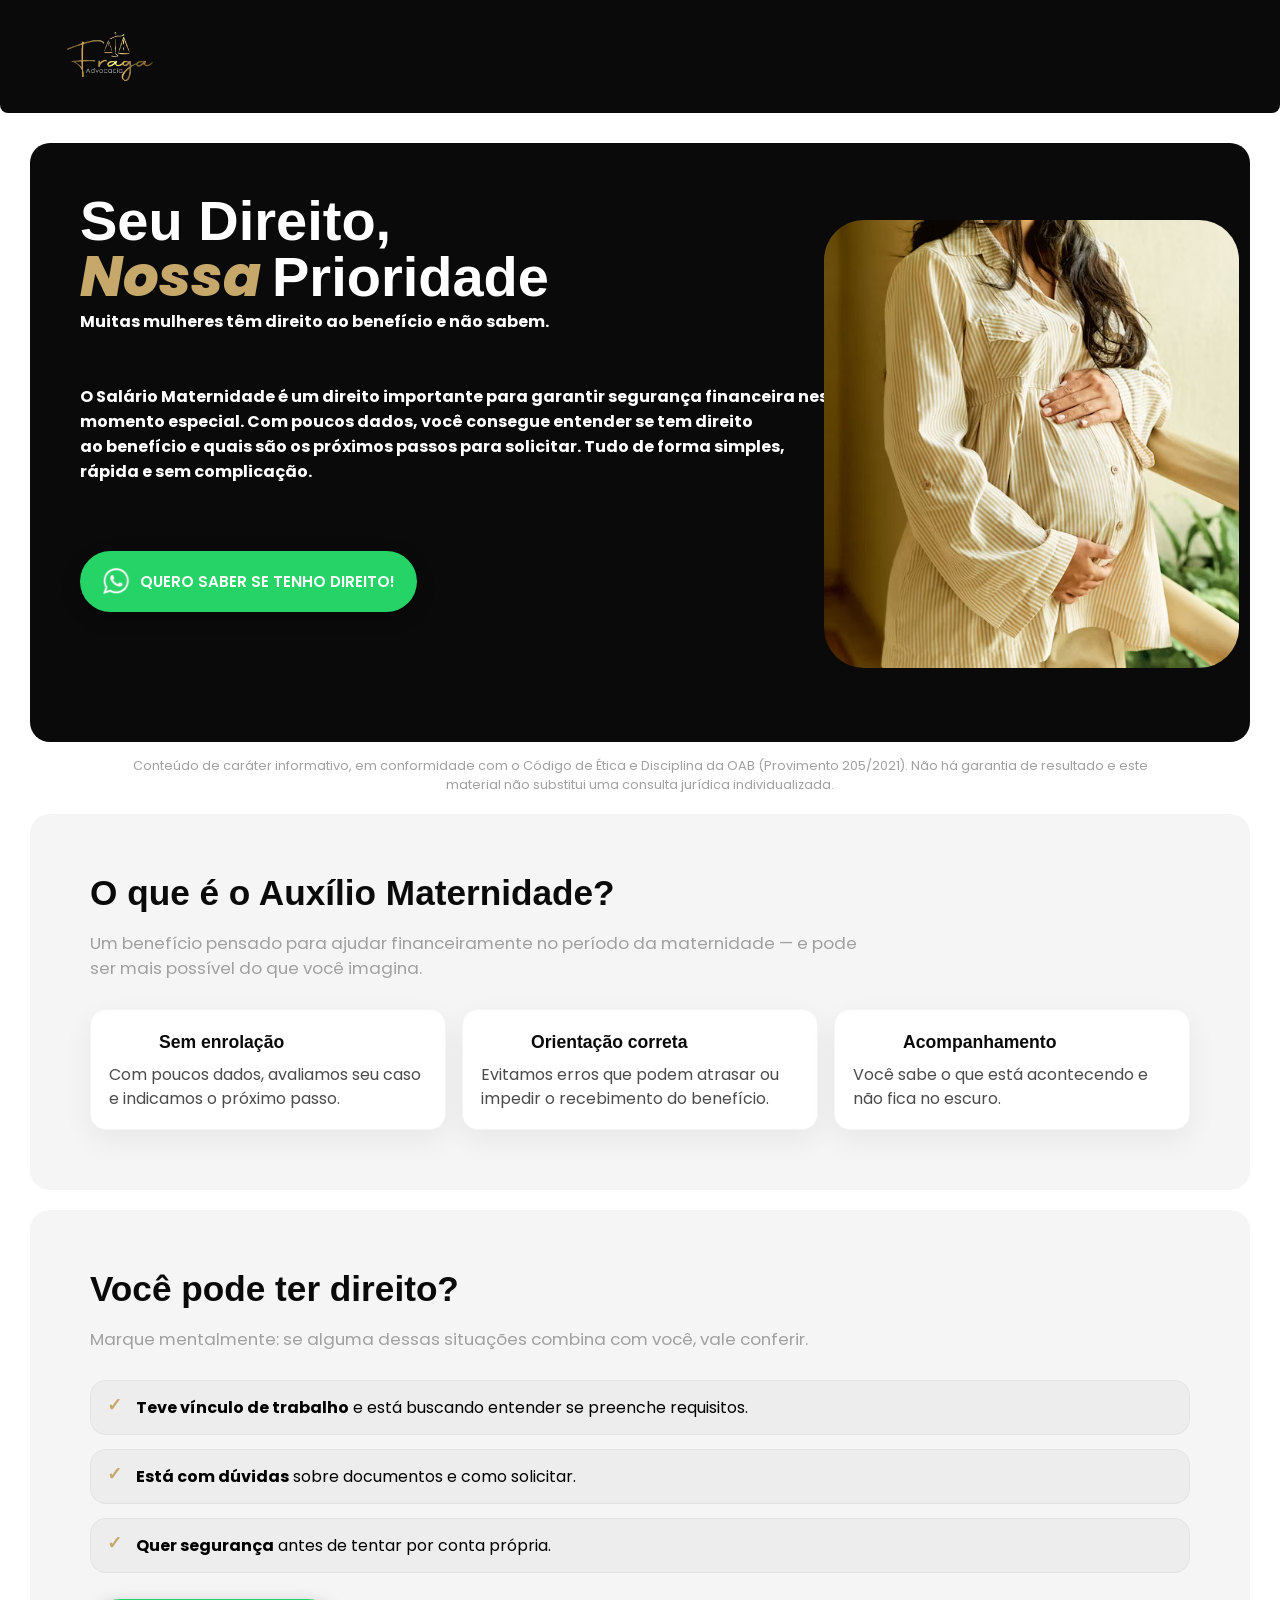
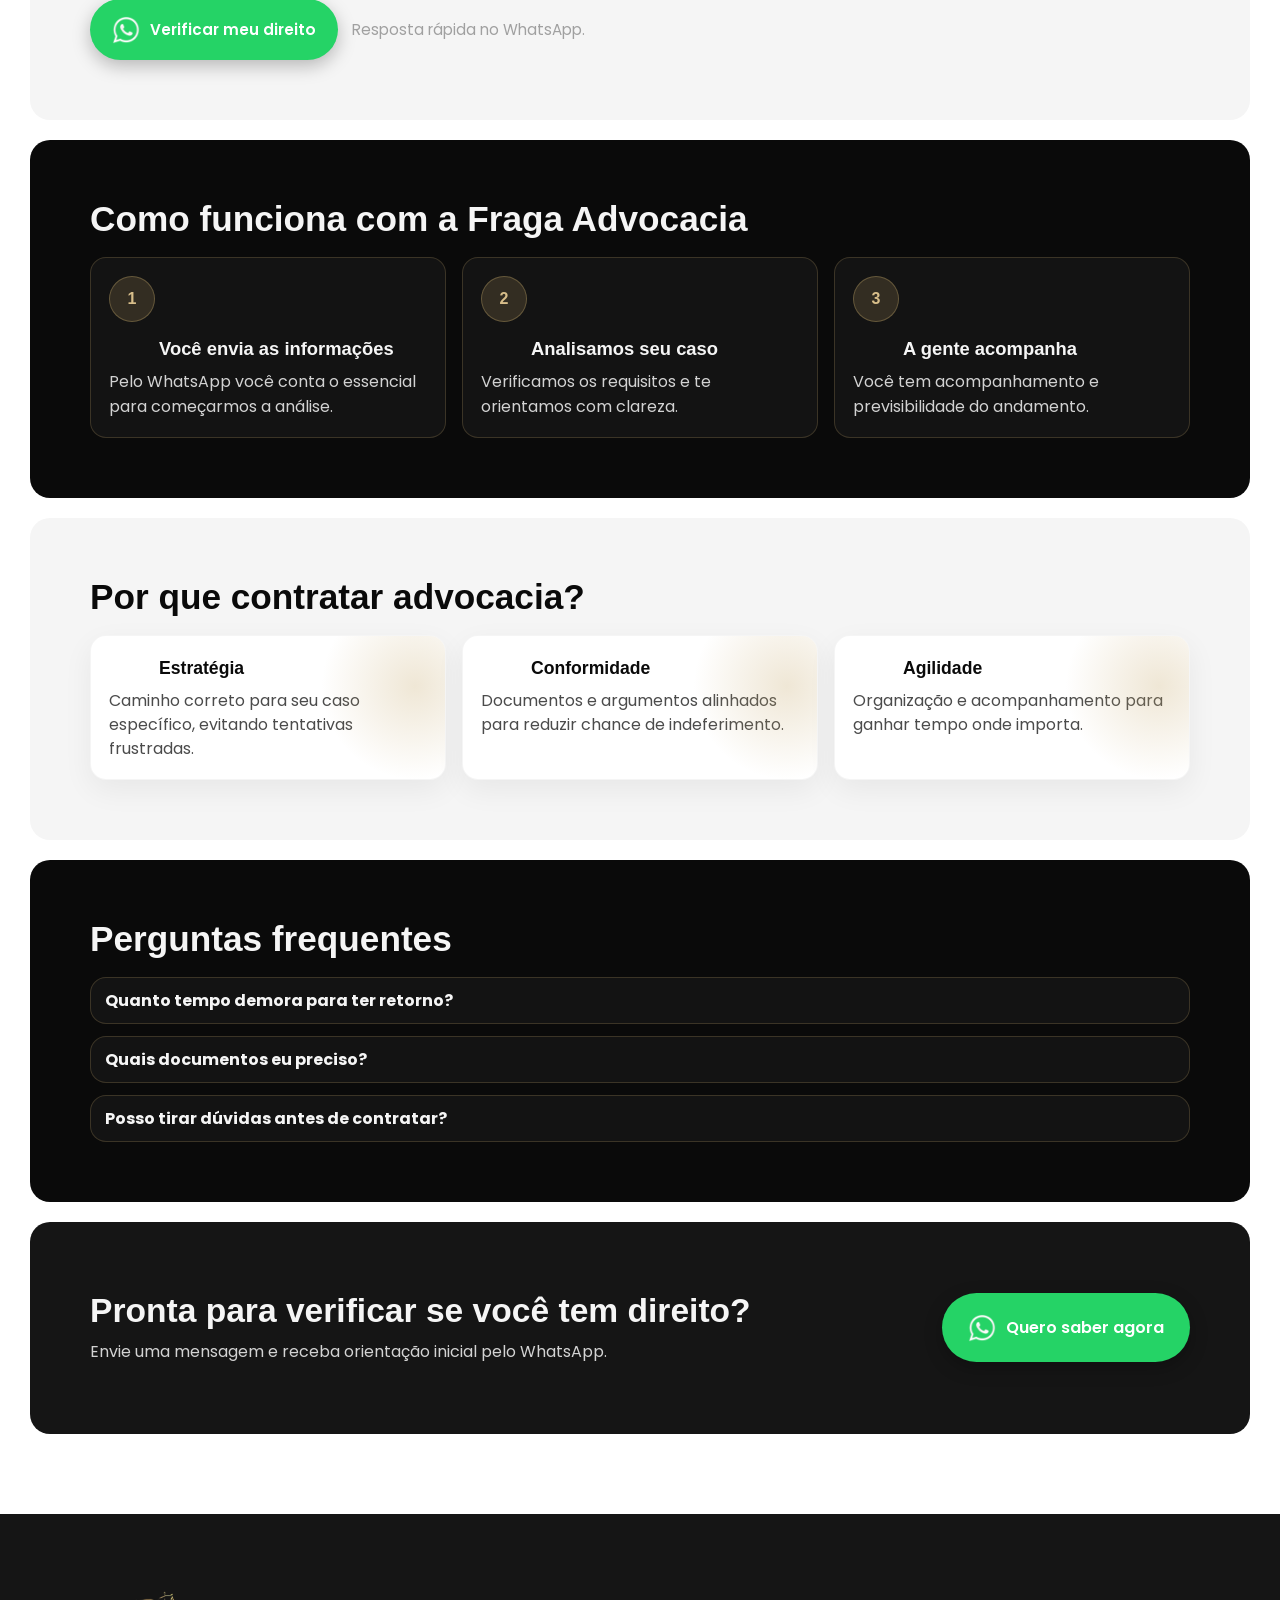
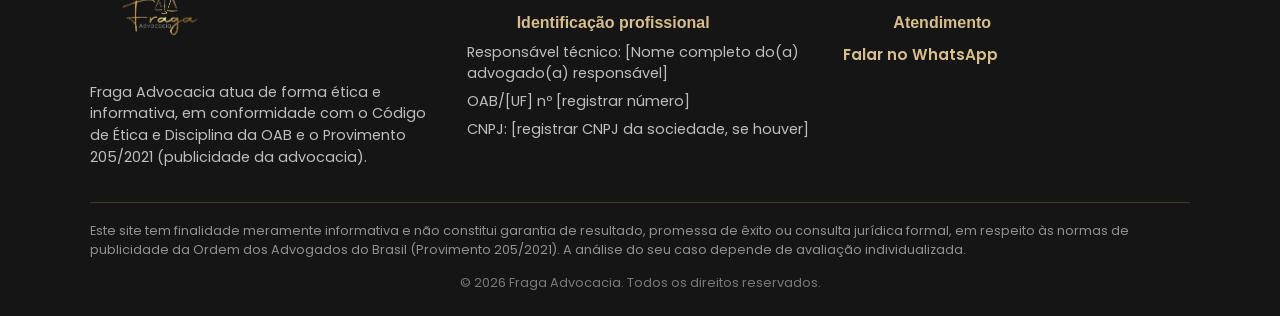
==== src/html/index.html @ 61dca33e "primeiro commit" ====
<!DOCTYPE html>
<html lang="en">
<head>
    <meta charset="UTF-8">
    <meta name="viewport" content="width=device-width, initial-scale=1.0">
    <title>Auxílio Maternidade</title>
    <link rel="stylesheet" href="/css/style.css">
    <link rel="stylesheet" href="/css/style-landing-teste.css">
</head>
<body>
    <header>
        <nav class="navbar">
            <img 
            class="logo"
            src="/images/logo.png"
            alt="Logo Fraga Advocacia"> 
        </nav>
    </header>

    <main>
        <section class="first-view">
            <h1>
            Seu Direito, <br> <em id="nossa"> Nossa </em> Prioridade
            </h1>
            <h3>
                Muitas mulheres têm direito ao benefício e não sabem.
            </h3>
            <h4>
                O Salário Maternidade é um direito importante para garantir segurança financeira nesse<br> momento especial.

Com poucos dados, você consegue entender se tem direito<br> ao benefício e quais são os próximos passos para solicitar.

Tudo de forma simples,<br> rápida e sem complicação.
            </h4>
            <img class="imagem1" src="/images/gravida3.png" >
            <a class="wpp-button" data-cta="hero" href="https://wa.me/4299991741?text=Oi%21%20Vim%20pelo%20site%2C%20tenho%20interesse%20em%20saber%20se%20tenho%20direito%20ao%20benef%C3%ADcio.&utm_source=site&utm_medium=botao_whatsapp&utm_campaign=auxilio_maternidade&utm_content=hero" target="_blank" rel="noopener noreferrer"> QUERO SABER SE TENHO DIREITO!</a>
        </section>

        <p class="aviso-publicidade">
            Conteúdo de caráter informativo, em conformidade com o Código de Ética e Disciplina da OAB (Provimento 205/2021). Não há garantia de resultado e este material não substitui uma consulta jurídica individualizada.
        </p>

        <!-- A) O que é e como funciona (off-white) -->
        <section class="section-light" id="o-que-e">
            <div class="section-container">
                <h2 class="section-title">O que é o Auxílio Maternidade?</h2>
                <p class="section-subtitle">
                    Um benefício pensado para ajudar financeiramente no período da maternidade — e pode ser mais possível do que você imagina.
                </p>

                <div class="cards">
                    <div class="card">
                        <h3 class="card-title">Sem enrolação</h3>
                        <p class="card-text">Com poucos dados, avaliamos seu caso e indicamos o próximo passo.</p>
                    </div>
                    <div class="card">
                        <h3 class="card-title">Orientação correta</h3>
                        <p class="card-text">Evitamos erros que podem atrasar ou impedir o recebimento do benefício.</p>
                    </div>
                    <div class="card">
                        <h3 class="card-title">Acompanhamento</h3>
                        <p class="card-text">Você sabe o que está acontecendo e não fica no escuro.</p>
                    </div>
                </div>
            </div>
        </section>

        <!-- B) Checklist para qualificar (off-white) -->
        <section class="section-light" id="pode-ter-direito">
            <div class="section-container">
                <h2 class="section-title">Você pode ter direito?</h2>
                <p class="section-subtitle">
                    Marque mentalmente: se alguma dessas situações combina com você, vale conferir.
                </p>

                <div class="checklist">
                    <div class="check-item">
                        <span class="check-dot">✓</span>
                        <p><strong>Teve vínculo de trabalho</strong> e está buscando entender se preenche requisitos.</p>
                    </div>
                    <div class="check-item">
                        <span class="check-dot">✓</span>
                        <p><strong>Está com dúvidas</strong> sobre documentos e como solicitar.</p>
                    </div>
                    <div class="check-item">
                        <span class="check-dot">✓</span>
                        <p><strong>Quer segurança</strong> antes de tentar por conta própria.</p>
                    </div>
                </div>

                <div class="cta-inline">
                    <a class="wpp-button cta-inline-button" data-cta="checklist" href="https://wa.me/4299991741?text=Oi%21%20Vim%20pelo%20site%2C%20quero%20verificar%20se%20tenho%20direito%20ao%20Aux%C3%ADlio%20Maternidade.&utm_source=site&utm_medium=botao_whatsapp&utm_campaign=auxilio_maternidade&utm_content=checklist" target="_blank" rel="noopener noreferrer"> Verificar meu direito </a>
                    <p class="cta-note">Resposta rápida no WhatsApp.</p>
                </div>
            </div>
        </section>

        <!-- C) 3 passos (preto) -->
        <section class="section-dark" id="como-funciona">
            <div class="section-container">
                <h2 class="section-title dark">Como funciona com a Fraga Advocacia</h2>

                <div class="steps">
                    <div class="step">
                        <div class="step-number">1</div>
                        <h3 class="step-title">Você envia as informações</h3>
                        <p class="step-text">Pelo WhatsApp você conta o essencial para começarmos a análise.</p>
                    </div>
                    <div class="step">
                        <div class="step-number">2</div>
                        <h3 class="step-title">Analisamos seu caso</h3>
                        <p class="step-text">Verificamos os requisitos e te orientamos com clareza.</p>
                    </div>
                    <div class="step">
                        <div class="step-number">3</div>
                        <h3 class="step-title">A gente acompanha</h3>
                        <p class="step-text">Você tem acompanhamento e previsibilidade do andamento.</p>
                    </div>
                </div>
            </div>
        </section>

        <!-- D) Por que contratar (off-white com cards) -->
        <section class="section-light" id="por-que">
            <div class="section-container">
                <h2 class="section-title">Por que contratar advocacia?</h2>
                <div class="cards">
                    <div class="card card-accent">
                        <h3 class="card-title">Estratégia</h3>
                        <p class="card-text">Caminho correto para seu caso específico, evitando tentativas frustradas.</p>
                    </div>
                    <div class="card card-accent">
                        <h3 class="card-title">Conformidade</h3>
                        <p class="card-text">Documentos e argumentos alinhados para reduzir chance de indeferimento.</p>
                    </div>
                    <div class="card card-accent">
                        <h3 class="card-title">Agilidade</h3>
                        <p class="card-text">Organização e acompanhamento para ganhar tempo onde importa.</p>
                    </div>
                </div>
            </div>
        </section>

        <!-- E) FAQ (preto) -->
        <section class="section-dark" id="faq">
            <div class="section-container">
                <h2 class="section-title dark">Perguntas frequentes</h2>

                <div class="faq">
                    <details class="faq-item">
                        <summary>Quanto tempo demora para ter retorno?</summary>
                        <p>O primeiro contato e orientação inicial podem ser feitos rapidamente via WhatsApp, com base nas informações enviadas.</p>
                    </details>
                    <details class="faq-item">
                        <summary>Quais documentos eu preciso?</summary>
                        <p>Isso varia conforme seu caso. Ao conversar, você recebe uma lista objetiva do que é necessário para prosseguir.</p>
                    </details>
                    <details class="faq-item">
                        <summary>Posso tirar dúvidas antes de contratar?</summary>
                        <p>Sim. Você pode conversar pelo WhatsApp e entender se faz sentido avaliar seu caso com mais detalhes.</p>
                    </details>
                </div>
            </div>
        </section>

        <!-- F) CTA final (preto + dourado) -->
        <section class="section-final">
            <div class="section-container final-container">
                <div class="final-text">
                    <h2 class="final-title">Pronta para verificar se você tem direito?</h2>
                    <p class="final-subtitle">Envie uma mensagem e receba orientação inicial pelo WhatsApp.</p>
                </div>

                <div class="final-cta">
                    <a class="wpp-button final-button" data-cta="cta_final" href="https://wa.me/4299991741?text=Oi%21%20Quero%20verificar%20meu%20direito%20ao%20Aux%C3%ADlio%20Maternidade.&utm_source=site&utm_medium=botao_whatsapp&utm_campaign=auxilio_maternidade&utm_content=cta_final" target="_blank" rel="noopener noreferrer">
                        Quero saber agora
                    </a>
                </div>
            </div>
        </section>
    </main>

    <footer class="site-footer">
        <div class="footer-container">
            <div class="footer-grid">
                <div class="footer-col">
                    <img class="footer-logo" src="/images/logo.png" alt="Logo Fraga Advocacia">
                    <p class="footer-text">
                        Fraga Advocacia atua de forma ética e informativa, em conformidade com o Código de Ética e Disciplina da OAB e o Provimento 205/2021 (publicidade da advocacia).
                    </p>
                </div>

                <div class="footer-col">
                    <h4 class="footer-heading">Identificação profissional</h4>
                    <p class="footer-text">Responsável técnico: [Nome completo do(a) advogado(a) responsável]</p>
                    <p class="footer-text">OAB/[UF] nº [registrar número]</p>
                    <p class="footer-text">CNPJ: [registrar CNPJ da sociedade, se houver]</p>
                </div>

                <div class="footer-col">
                    <h4 class="footer-heading">Atendimento</h4>
                    <a class="footer-link" data-cta="footer" href="https://wa.me/4299991741?text=Oi%21%20Vim%20pelo%20site%20e%20quero%20falar%20sobre%20o%20Aux%C3%ADlio%20Maternidade.&utm_source=site&utm_medium=link_rodape&utm_campaign=auxilio_maternidade&utm_content=footer" target="_blank" rel="noopener noreferrer">
                        Falar no WhatsApp
                    </a>
                </div>
            </div>

            <p class="footer-disclaimer">
                Este site tem finalidade meramente informativa e não constitui garantia de resultado, promessa de êxito ou consulta jurídica formal, em respeito às normas de publicidade da Ordem dos Advogados do Brasil (Provimento 205/2021). A análise do seu caso depende de avaliação individualizada.
            </p>

            <div class="footer-bottom">
                <p>&copy; <span id="ano-atual"></span> Fraga Advocacia. Todos os direitos reservados.</p>
            </div>
        </div>
    </footer>

    <script>
        document.getElementById('ano-atual').textContent = new Date().getFullYear();

        document.querySelectorAll('.wpp-button, .footer-link').forEach(function (botao) {
            botao.addEventListener('click', function () {
                var origem = botao.dataset.cta || 'desconhecida';

                window.dataLayer = window.dataLayer || [];
                window.dataLayer.push({
                    event: 'clique_whatsapp',
                    cta_origem: origem
                });
            });
        });
    </script>
</body>
</html>
---- css/style.css ----
@import url('https://fonts.googleapis.com/css2?family=Poppins:ital,wght@0,100;0,200;0,300;0,400;0,500;0,600;0,700;0,800;0,900;1,100;1,200;1,300;1,400;1,500;1,600;1,700;1,800;1,900&display=swap');
@import url('https://fonts.googleapis.com/css2?family=Archivo+Black&family=Poppins:ital,wght@0,100;0,200;0,300;0,400;0,500;0,600;0,700;0,800;0,900;1,100;1,200;1,300;1,400;1,500;1,600;1,700;1,800;1,900&display=swap');
@import url('https://fonts.googleapis.com/css2?family=Archivo+Black&family=League+Spartan:wght@100..900&family=Oswald:wght@200..700&family=Poppins:ital,wght@0,100;0,200;0,300;0,400;0,500;0,600;0,700;0,800;0,900;1,100;1,200;1,300;1,400;1,500;1,600;1,700;1,800;1,900&display=swap');
*{
    border:0;
    padding:0;
    margin:0;
    box-sizing: border-box;
    font-family: 'Poppins', sans-serif;

}

.logo{
    padding-left: 30px;
    width:190px;
}

:root {
    --preto: #0A0A0A;
    --preto-secundario: #151515;
    --dourado: #C6A86A;
    --dourado-claro: #D8BE8A;
    --branco: #F5F5F5;
    --cinza: #A0A0A0;
}
header{
    z-index:999;
    border:0;
    top:0;
    position: sticky;
    border-bottom-left-radius: 8px;
    border-bottom-right-radius: 8px;
    background-color: var(--preto);
    
}

.navbar{
    z-index:999;
    padding:0;
    display:flex;
    justify-content:space-between;
    align-items:center;
    }

ul{
    display:flex;
    margin:0;
    gap:100px;
    padding-right:90px ;
    list-style:none;
    color:var(--branco);
}

a{
    text-decoration:none;
    color:white;
}
main{
    padding:30px;
    align-items:center;
    
}
.imagem1{
    z-index:0;
    width:11cm;
    max-height:450px;
    position:relative;
    left:21cm;
    margin:0;
    border-radius:40px;
    padding:0;
    margin-top: -7cm;
}


.first-view{
    background-color:var(--preto);
    border-radius:20px;
    padding:0px 0px 60px 0px; 
    position:static;
    margin:0px;
}

h1{
    font-family: 'Archivo-Black', sans-serif;
    font-weight: 800;
    line-height: 1.0;
    font-size:3.5em;
    color:white;
    padding-left:50px;
    padding-top:50px;
}

h3{
    font-size:1em;
    padding-top:4px;
    padding-left:50px;
    color:white;
}
h4{
    padding-left:50px;
    padding-top:50px;
    color:white;
}
#nossa{

    color:var(--dourado);
}

.wpp-button{
    display: inline-flex;
    align-items: center;
    gap: 10px;

    background-color: #25D366; 
    color: #ffffff;

    padding: 14px 22px;
    border-radius: 999px;

    font-weight: 600;
    font-size: 0.95rem;
    cursor: pointer;

    position: relative;
    bottom:70px;
    left: -370px;
    margin-left: 0;

    margin-top:12px;

    white-space: nowrap;
    box-shadow: 0 6px 18px rgba(0,0,0,0.25);
}

.wpp-button::before{
    content: "";   
    width: 28px;
    height: 33px;
    background: url('/images/whatsapp-logo-png-white.webp') no-repeat center / contain;
    display: inline-block;
}
---- css/style-landing-teste.css ----
@import url('https://fonts.googleapis.com/css2?family=Poppins:ital,wght@0,100;0,200;0,300;0,400;0,500;0,600;0,700;0,800;0,900;1,100;1,200;1,300;1,400;1,500;1,600;1,700;1,800;1,900&display=swap');
@import url('https://fonts.googleapis.com/css2?family=Archivo+Black&family=Poppins:ital,wght@0,100;0,200;0,300;0,400;0,500;0,600;0,700;0,800;0,900;1,100;1,200;1,300;1,400;1,500;1,600;1,700;1,800;1,900&display=swap');

:root {
    --preto: #0A0A0A;
    --preto-secundario: #151515;
    --dourado: #C6A86A;
    --dourado-claro: #D8BE8A;
    --branco: #F5F5F5;
    --cinza: #A0A0A0;
}

* {
    scroll-behavior:smooth;
    border: 0;
    padding: 0;
    margin: 0;
    box-sizing: border-box;
    font-family: 'Poppins', sans-serif;
}

.section-light {
    background: var(--branco);
    border-radius: 20px;
    margin: 20px 0;
    padding: 60px 30px;
}

.section-dark {
    background: var(--preto);
    border-radius: 20px;
    margin: 20px 0;
    padding: 60px 30px;
}

.section-final {
    background: var(--preto-secundario);
    border-radius: 20px;
    margin: 20px 0;
    padding: 70px 30px;
}

.section-container {
    max-width: 1100px;
    margin: 0 auto;
}

.section-title {
    font-family: 'Archivo-Black', sans-serif;
    font-size: 2.2rem;
    line-height: 1.1;
    color: var(--preto);
    margin-bottom: 18px;
}

.section-title.dark {
    color: var(--branco);
}

.section-subtitle {
    color: var(--cinza);
    font-size: 1.05rem;
    line-height: 1.5;
    max-width: 70ch;
    margin-bottom: 28px;
}

.cards {
    display: grid;
    grid-template-columns: repeat(3, minmax(0, 1fr));
    gap: 16px;
}

.card {
    background: #fff;
    border-radius: 16px;
    padding: 18px 18px;
    box-shadow: 0 10px 30px rgba(0,0,0,0.06);
    border: 1px solid rgba(0,0,0,0.04);
}

.section-dark .card {
    background: rgba(245,245,245,0.06);
    border: 1px solid rgba(198,168,106,0.25);
    box-shadow: none;
}

.card-accent {
    position: relative;
    overflow: hidden;
}

.card-accent::after {
    content: '';
    position: absolute;
    inset: -60px -80px auto auto;
    width: 220px;
    height: 220px;
    border-radius: 50%;
    background: radial-gradient(circle at center, rgba(198,168,106,0.28), transparent 60%);
}

.card-title {
    font-family: 'Archivo-Black', sans-serif;
    font-size: 1.1rem;
    margin-bottom: 10px;
    color: var(--preto);
}

.section-dark .card-title {
    color: var(--branco);
}

.card-text {
    color: #4b4b4b;
    line-height: 1.5;
}

.section-dark .card-text {
    color: rgba(245,245,245,0.85);
}

.checklist {
    display: grid;
    grid-template-columns: 1fr;
    gap: 14px;
    margin-bottom: 26px;
}

.check-item {
    display: flex;
    gap: 14px;
    align-items: flex-start;
    padding: 14px 16px;
    border-radius: 16px;
    background: rgba(0,0,0,0.03);
    border: 1px solid rgba(0,0,0,0.04);
}

.section-dark .check-item {
    background: rgba(255,255,255,0.04);
    border: 1px solid rgba(198,168,106,0.25);
}

.check-dot {
    color: var(--dourado);
    font-weight: 800;
    font-size: 1.1rem;
    line-height: 1;
    margin-top: 2px;
}

.cta-inline {
    display: flex;
    flex-wrap: wrap;
    align-items: center;
    gap: 14px;
    margin-top: 18px;
}

.cta-inline-button {
    position: static !important;
    left: unset !important;
    bottom: unset !important;
    margin-top: 0 !important;
}

.cta-note {
    color: var(--cinza);
    font-size: 0.95rem;
}

.steps {
    display: grid;
    grid-template-columns: repeat(3, minmax(0, 1fr));
    gap: 16px;
}

.step {
    border-radius: 16px;
    padding: 18px;
    border: 1px solid rgba(198,168,106,0.22);
    background: rgba(255,255,255,0.04);
}

.step-number {
    width: 46px;
    height: 46px;
    border-radius: 999px;
    display: grid;
    place-items: center;
    background: rgba(198,168,106,0.18);
    border: 1px solid rgba(198,168,106,0.35);
    color: var(--dourado-claro);
    font-weight: 900;
    font-family: 'Archivo-Black', sans-serif;
    margin-bottom: 12px;
}

.step-title {
    font-family: 'Archivo-Black', sans-serif;
    color: var(--branco);
    font-size: 1.15rem;
    margin-bottom: 10px;
}

.step-text {
    color: rgba(245,245,245,0.85);
    line-height: 1.55;
}

.faq {
    display: grid;
    grid-template-columns: 1fr;
    gap: 12px;
}

.faq-item {
    background: rgba(255,255,255,0.04);
    border: 1px solid rgba(198,168,106,0.22);
    border-radius: 16px;
    padding: 10px 14px;
}

.faq-item summary {
    cursor: pointer;
    color: var(--branco);
    font-weight: 700;
    list-style: none;
}

.faq-item p {
    margin-top: 10px;
    color: rgba(245,245,245,0.85);
    line-height: 1.55;
}

.faq-item summary::-webkit-details-marker {
    display: none;
}

.final-container {
    display: flex;
    align-items: center;
    justify-content: space-between;
    gap: 18px;
    flex-wrap: wrap;
}

.final-title {
    font-family: 'Archivo-Black', sans-serif;
    font-size: 2.1rem;
    color: var(--branco);
    margin-bottom: 10px;
}

.final-subtitle {
    color: rgba(245,245,245,0.85);
    line-height: 1.5;
}

.final-button {
    position: static !important;
    left: unset !important;
    bottom: unset !important;
    margin-top: 0 !important;
    font-size: 1rem;
    padding: 18px 26px;
}

.aviso-publicidade {
    max-width: 1100px;
    margin: 14px auto 0 auto;
    padding: 0 30px;
    color: var(--cinza);
    font-size: 0.8rem;
    line-height: 1.5;
    text-align: center;
}

.site-footer {
    background: var(--preto-secundario);
    margin-top: 30px;
    padding: 50px 30px 24px;
}

.footer-container {
    max-width: 1100px;
    margin: 0 auto;
}

.footer-grid {
    display: grid;
    grid-template-columns: repeat(3, minmax(0, 1fr));
    gap: 30px;
    margin-bottom: 28px;
}

.footer-logo {
    width: 140px;
    margin-bottom: 12px;
}

.footer-heading {
    font-family: 'Archivo-Black', sans-serif;
    color: var(--dourado-claro);
    font-size: 1rem;
    margin-bottom: 10px;
}

.footer-text {
    color: rgba(245, 245, 245, 0.75);
    font-size: 0.9rem;
    line-height: 1.5;
    margin-bottom: 6px;
}

.footer-link {
    display: inline-block;
    color: var(--dourado-claro);
    font-weight: 600;
    font-size: 0.95rem;
}

.footer-disclaimer {
    color: rgba(245, 245, 245, 0.55);
    font-size: 0.8rem;
    line-height: 1.5;
    border-top: 1px solid rgba(198, 168, 106, 0.25);
    padding-top: 18px;
    margin-bottom: 14px;
}

.footer-bottom {
    color: rgba(245, 245, 245, 0.45);
    font-size: 0.8rem;
    text-align: center;
}

@media (max-width: 900px) {
    .first-view h1 {
        text-align: center;
        padding-left: 0 !important;
    }



    .cards,
    .steps {
        grid-template-columns: 1fr;
    }

    .section-light,
    .section-dark,
    .section-final {
        padding: 50px 18px;
    }

    .section-title {
        font-size: 1.8rem;
    }

    .final-title {
        font-size: 1.7rem;
    }

    .footer-grid {
        grid-template-columns: 1fr 1fr;
    }
}

@media (max-width: 768px) {
    .first-view h1 {
        text-align: center;
        padding-left: 0 !important;
    }


    .navbar {
        justify-content: center !important;
    }

    .logo {
        padding-left: 0 !important;
        margin: 0 auto !important;
    }

    .first-view {
        padding: 2rem !important;
    }

    .imagem1 {
        position: relative !important;
        left: 0 !important;
        right: 0 !important;
        top: unset !important;
        width: 100% !important;
        max-width: 420px !important;
        height: auto !important;
        display: block;
        margin: 18px auto 0 auto !important;
        transform: none !important;
    }

    .wpp-button:not(.cta-inline-button):not(.final-button) {
        position: static !important;
        left: unset !important;
        bottom: unset !important;
        margin-top: 18px;
    }

    .footer-grid {
        grid-template-columns: 1fr;
        text-align: center;
    }

    .footer-logo {
        margin: 0 auto 12px auto;
    }
}

@media (max-width: 480px) {
    .first-view h1 {
        text-align: center;
        display: block;
        padding-left: 0 !important;
    }

    

    .section-light,
    .section-dark,
    .section-final {
        padding: 38px 14px;
        margin: 14px 0;
    }

    .section-title {
        font-size: 1.55rem;
        margin-bottom: 14px;
    }

    .section-subtitle {
        font-size: 0.98rem;
        margin-bottom: 18px;
    }

    .card {
        padding: 16px 14px;
    }

    .step {
        padding: 16px 14px;
    }

    .final-container {
        justify-content: flex-start;
    }

    .final-cta {
        width: 100%;
    }

    .wpp-button:not(.cta-inline-button):not(.final-button) {
        width: 100%;
        justify-content: center;
    }
}

@media (max-width: 400px) {
    .imagem1 {
        max-width: 340px !important;
        margin-top: 12px !important;
    }
}
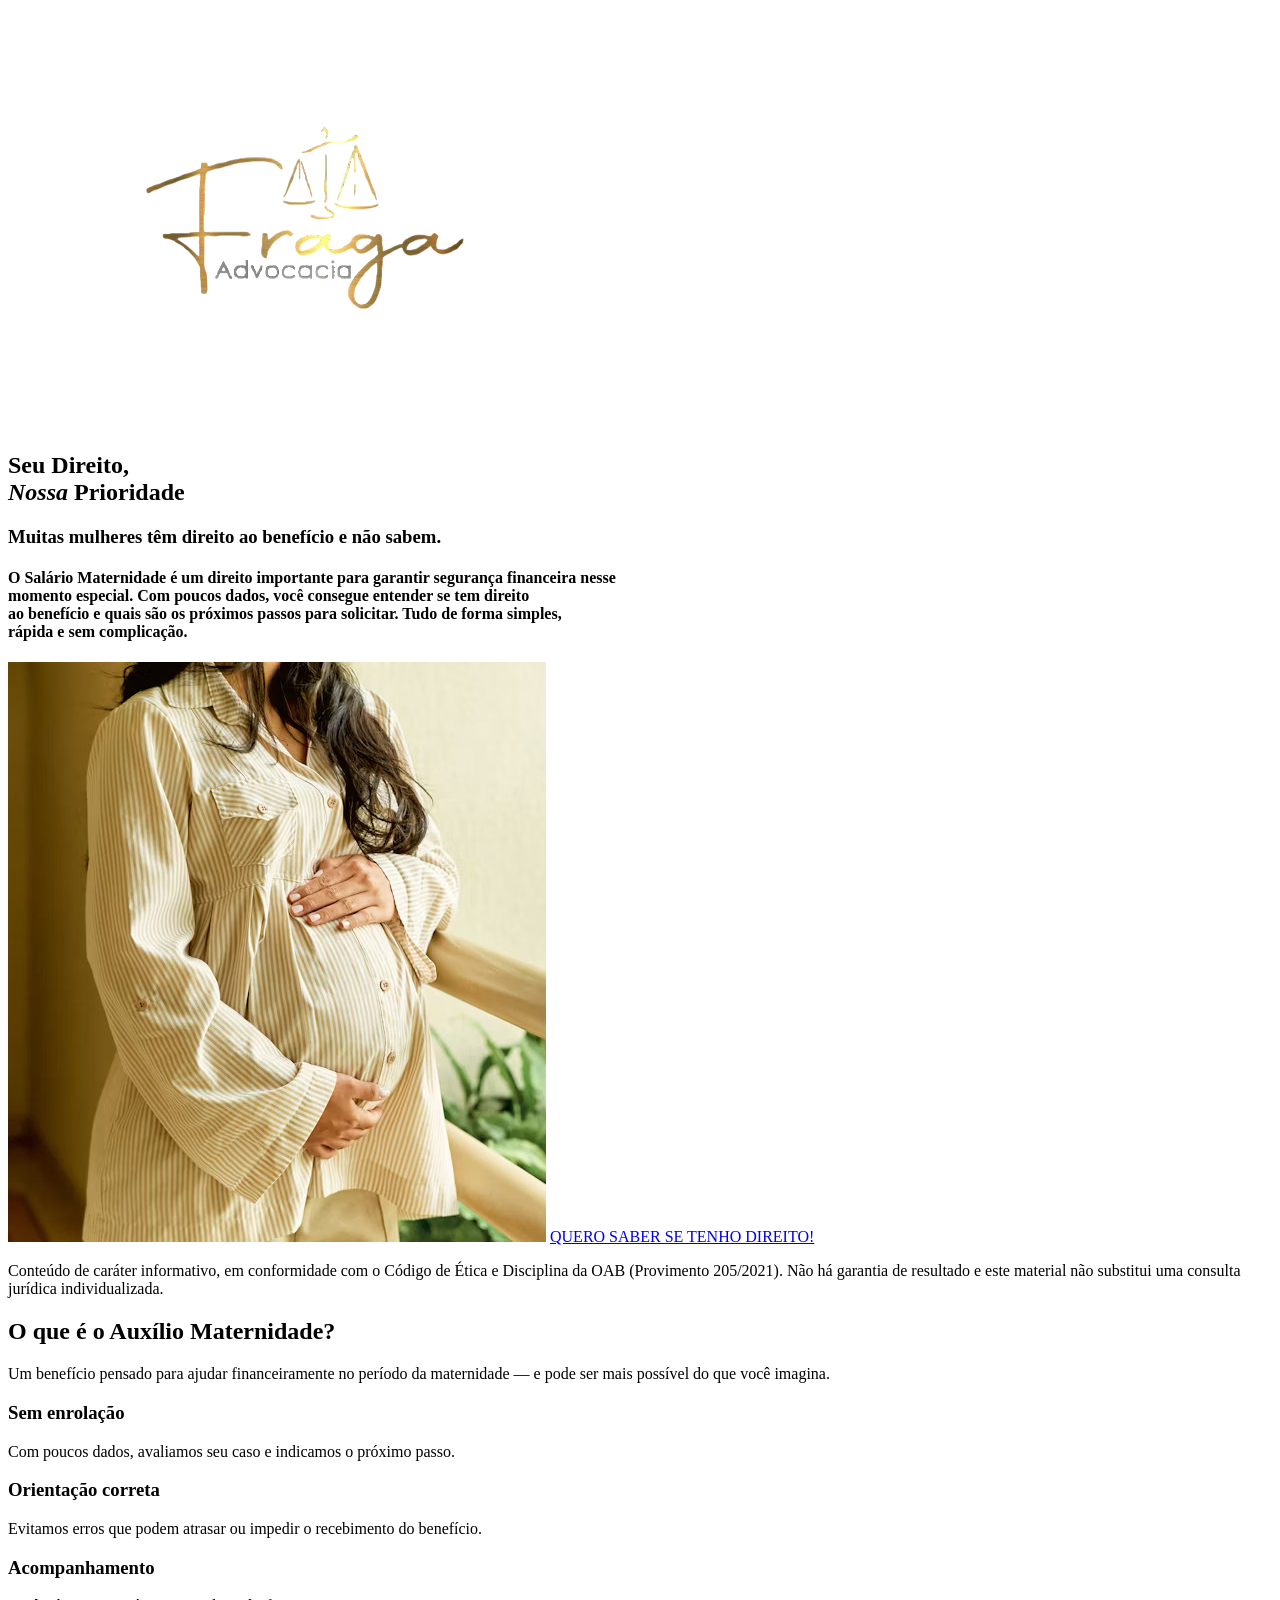
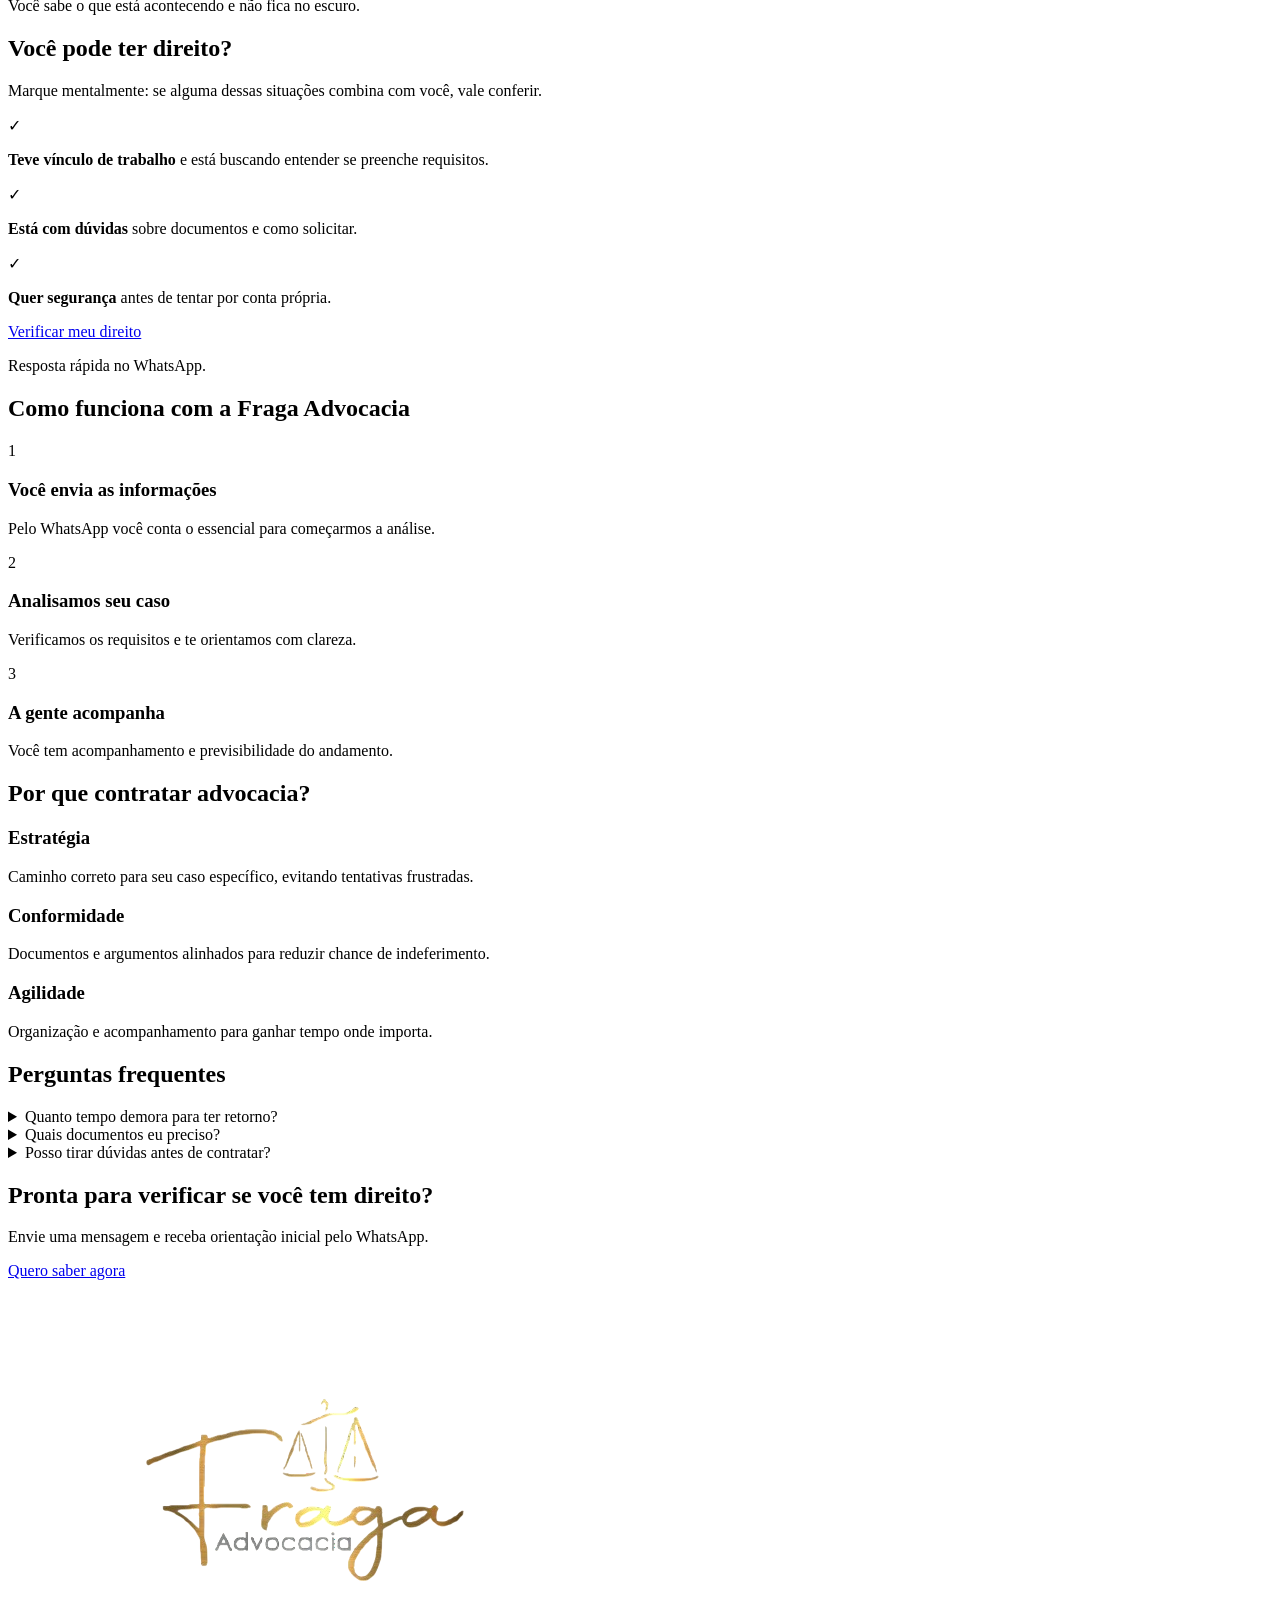
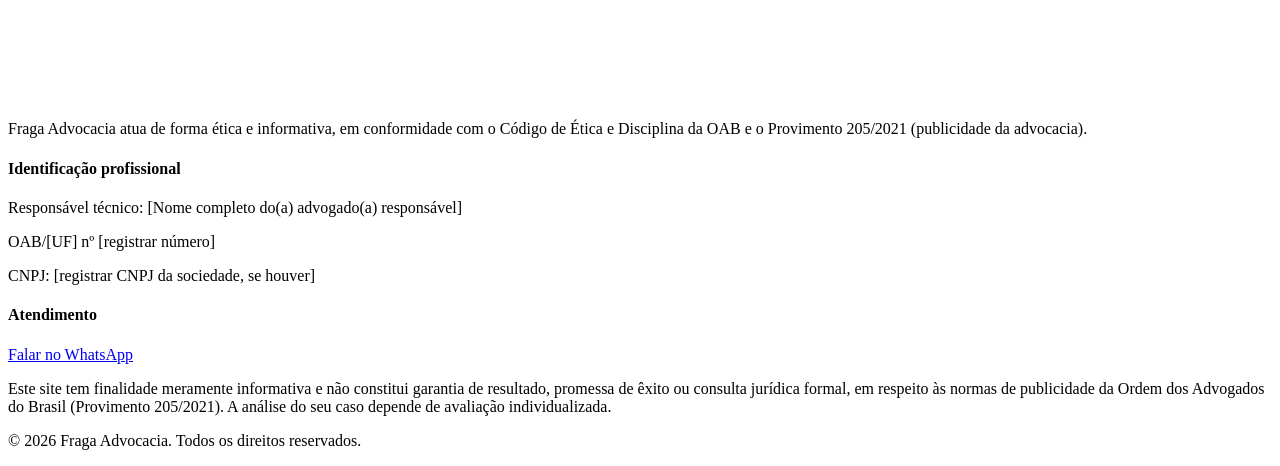
==== commit 01160cfc: "vercel changes" ====
--- a/src/html/index.html
+++ b/src/html/index.html
@@ -4,8 +4,8 @@
     <meta charset="UTF-8">
     <meta name="viewport" content="width=device-width, initial-scale=1.0">
     <title>Auxílio Maternidade</title>
-    <link rel="stylesheet" href="/css/style.css">
-    <link rel="stylesheet" href="/css/style-landing-teste.css">
+    <link rel="stylesheet" href="css/style.css">
+    <link rel="stylesheet" href="css/style-landing-teste.css">
 </head>
 <body>
     <header>
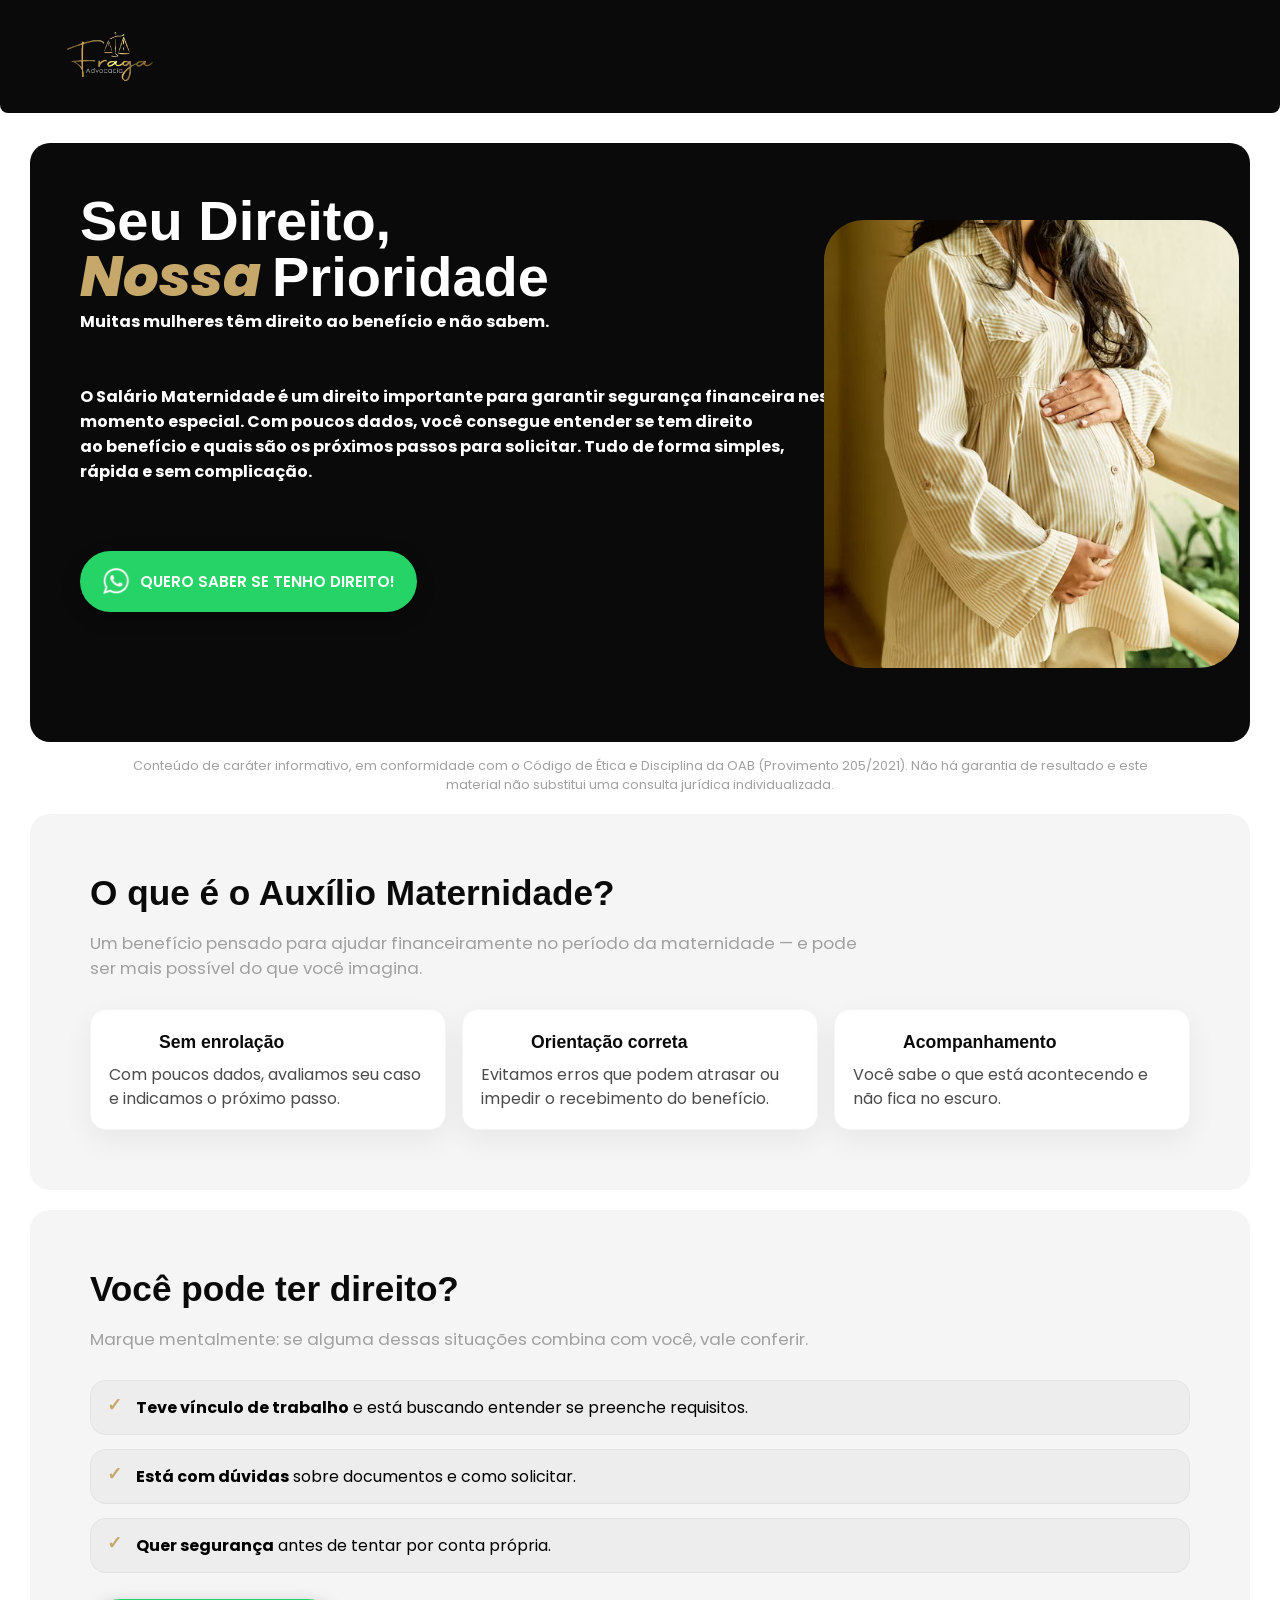
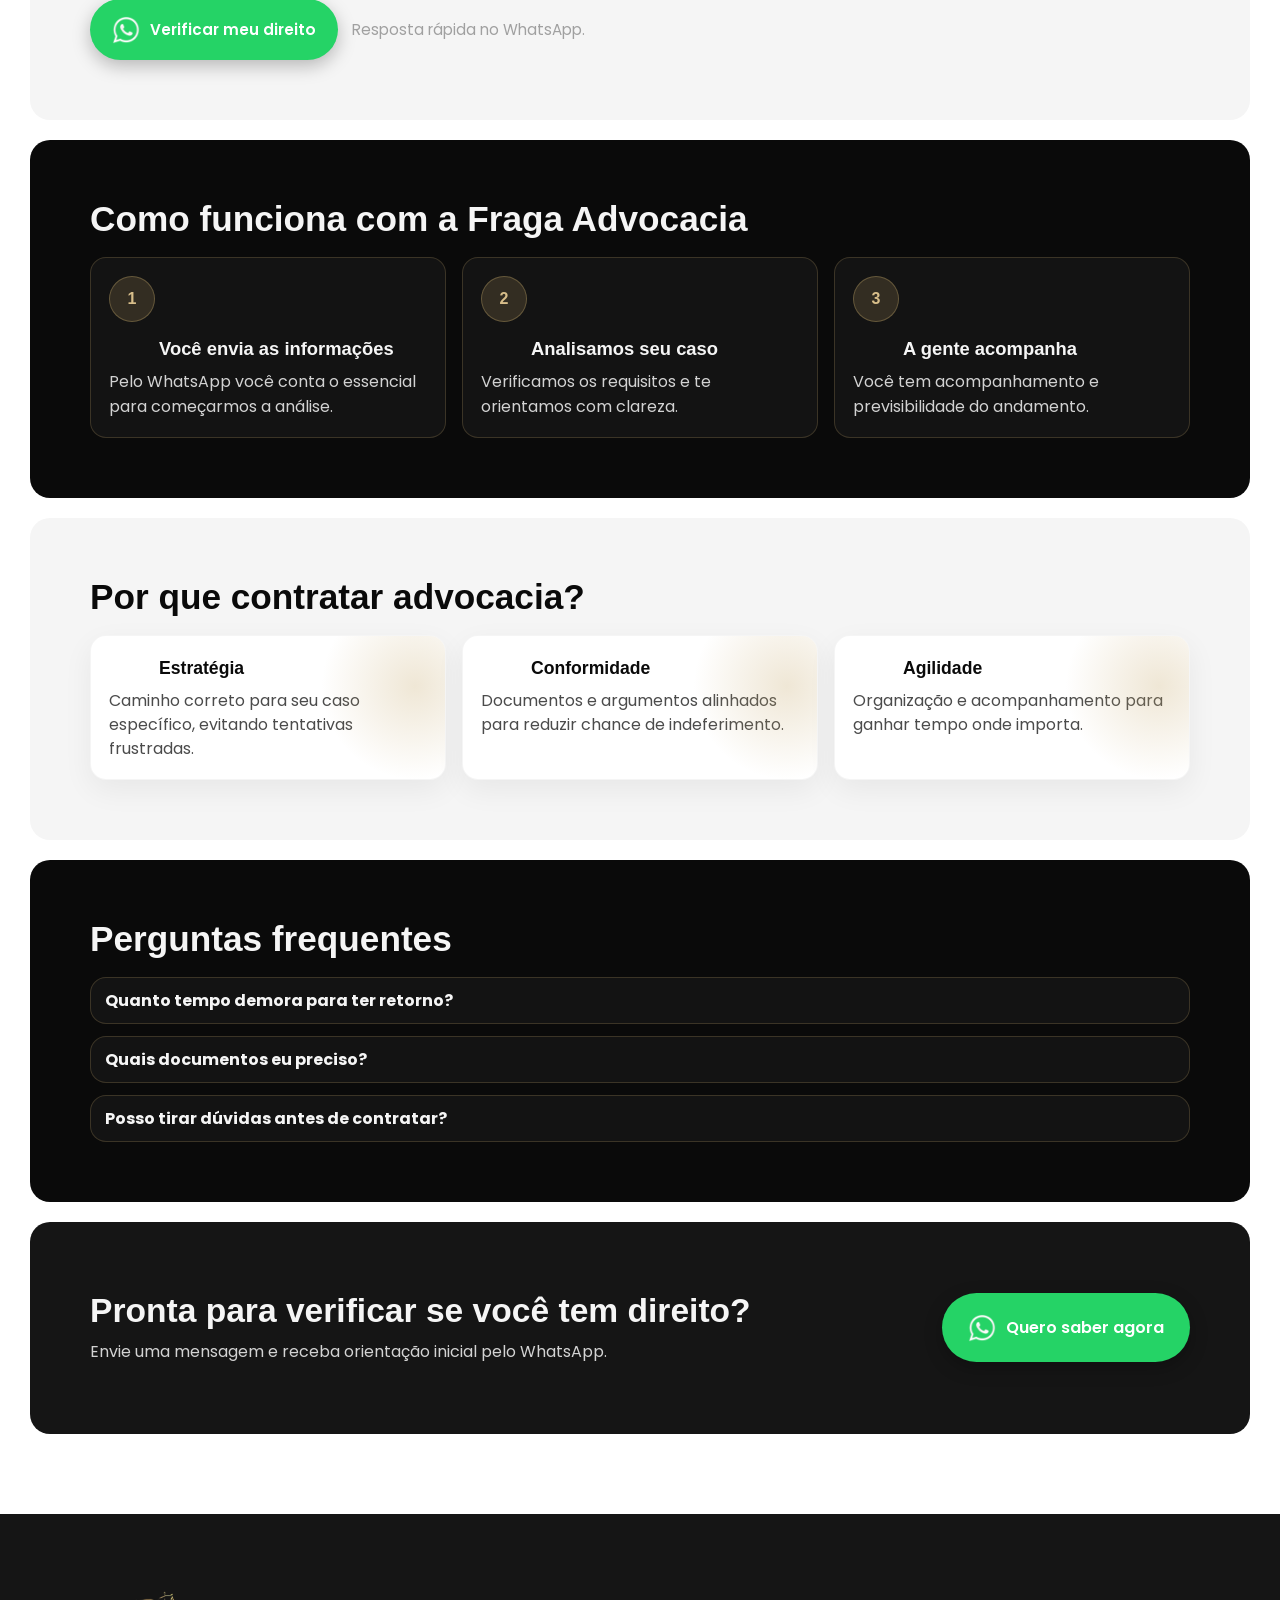
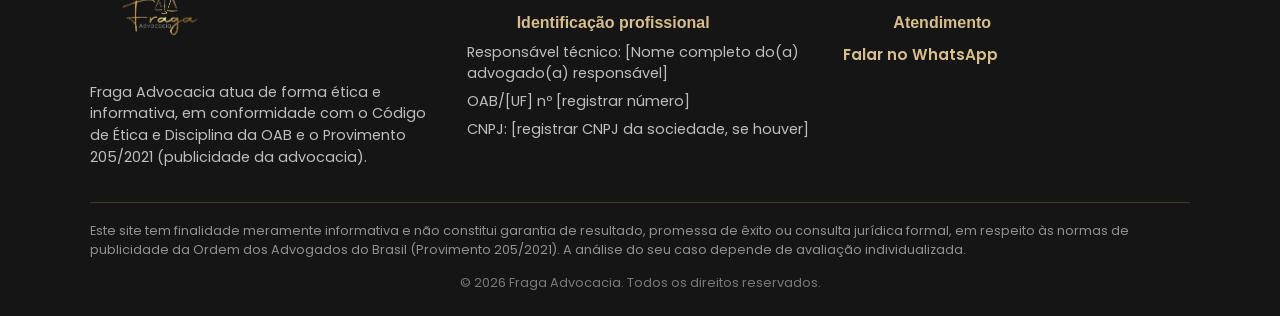
==== commit 91da7dae: "doc changes 2" ====
--- a/src/html/index.html
+++ b/src/html/index.html
@@ -4,8 +4,9 @@
     <meta charset="UTF-8">
     <meta name="viewport" content="width=device-width, initial-scale=1.0">
     <title>Auxílio Maternidade</title>
-    <link rel="stylesheet" href="css/style.css">
-    <link rel="stylesheet" href="css/style-landing-teste.css">
+    <link rel="stylesheet" href="/css/style.css">
+    <link rel="stylesheet" href="/css/style-landing-teste.css">
+
 </head>
 <body>
     <header>
--- a/css/style.css
+++ b/css/style.css
@@ -0,0 +1,149 @@
+@import url('https://fonts.googleapis.com/css2?family=Poppins:ital,wght@0,100;0,200;0,300;0,400;0,500;0,600;0,700;0,800;0,900;1,100;1,200;1,300;1,400;1,500;1,600;1,700;1,800;1,900&display=swap');
+@import url('https://fonts.googleapis.com/css2?family=Archivo+Black&family=Poppins:ital,wght@0,100;0,200;0,300;0,400;0,500;0,600;0,700;0,800;0,900;1,100;1,200;1,300;1,400;1,500;1,600;1,700;1,800;1,900&display=swap');
+@import url('https://fonts.googleapis.com/css2?family=Archivo+Black&family=League+Spartan:wght@100..900&family=Oswald:wght@200..700&family=Poppins:ital,wght@0,100;0,200;0,300;0,400;0,500;0,600;0,700;0,800;0,900;1,100;1,200;1,300;1,400;1,500;1,600;1,700;1,800;1,900&display=swap');
+*{
+    border:0;
+    padding:0;
+    margin:0;
+    box-sizing: border-box;
+    font-family: 'Poppins', sans-serif;
+
+}
+
+.logo{
+    padding-left: 30px;
+    width:190px;
+}
+
+:root {
+    --preto: #0A0A0A;
+    --preto-secundario: #151515;
+    --dourado: #C6A86A;
+    --dourado-claro: #D8BE8A;
+    --branco: #F5F5F5;
+    --cinza: #A0A0A0;
+}
+header{
+    z-index:999;
+    border:0;
+    top:0;
+    position: sticky;
+    border-bottom-left-radius: 8px;
+    border-bottom-right-radius: 8px;
+    background-color: var(--preto);
+    
+}
+
+.navbar{
+    z-index:999;
+    padding:0;
+    display:flex;
+    justify-content:space-between;
+    align-items:center;
+    }
+
+ul{
+    display:flex;
+    margin:0;
+    gap:100px;
+    padding-right:90px ;
+    list-style:none;
+    color:var(--branco);
+}
+
+a{
+    text-decoration:none;
+    color:white;
+}
+main{
+    padding:30px;
+    align-items:center;
+    
+}
+.imagem1{
+    z-index:0;
+    width:11cm;
+    max-height:450px;
+    position:relative;
+    left:21cm;
+    margin:0;
+    border-radius:40px;
+    padding:0;
+    margin-top: -7cm;
+}
+
+
+.first-view{
+    background-color:var(--preto);
+    border-radius:20px;
+    padding:0px 0px 60px 0px; 
+    position:static;
+    margin:0px;
+}
+
+h1{
+    font-family: 'Archivo-Black', sans-serif;
+    font-weight: 800;
+    line-height: 1.0;
+    font-size:3.5em;
+    color:white;
+    padding-left:50px;
+    padding-top:50px;
+}
+
+h3{
+    font-size:1em;
+    padding-top:4px;
+    padding-left:50px;
+    color:white;
+}
+h4{
+    padding-left:50px;
+    padding-top:50px;
+    color:white;
+}
+#nossa{
+
+    color:var(--dourado);
+}
+
+.wpp-button{
+    display: inline-flex;
+    align-items: center;
+    gap: 10px;
+
+    background-color: #25D366; 
+    color: #ffffff;
+
+    padding: 14px 22px;
+    border-radius: 999px;
+
+    font-weight: 600;
+    font-size: 0.95rem;
+    cursor: pointer;
+
+    position: relative;
+    bottom:70px;
+    left: -370px;
+    margin-left: 0;
+
+    margin-top:12px;
+
+    white-space: nowrap;
+    box-shadow: 0 6px 18px rgba(0,0,0,0.25);
+}
+
+.wpp-button::before{
+    content: "";   
+    width: 28px;
+    height: 33px;
+    background: url('/images/whatsapp-logo-png-white.webp') no-repeat center / contain;
+    display: inline-block;
+}
+
+
+
+
+
+
+
--- a/css/style-landing-teste.css
+++ b/css/style-landing-teste.css
@@ -0,0 +1,476 @@
+@import url('https://fonts.googleapis.com/css2?family=Poppins:ital,wght@0,100;0,200;0,300;0,400;0,500;0,600;0,700;0,800;0,900;1,100;1,200;1,300;1,400;1,500;1,600;1,700;1,800;1,900&display=swap');
+@import url('https://fonts.googleapis.com/css2?family=Archivo+Black&family=Poppins:ital,wght@0,100;0,200;0,300;0,400;0,500;0,600;0,700;0,800;0,900;1,100;1,200;1,300;1,400;1,500;1,600;1,700;1,800;1,900&display=swap');
+
+:root {
+    --preto: #0A0A0A;
+    --preto-secundario: #151515;
+    --dourado: #C6A86A;
+    --dourado-claro: #D8BE8A;
+    --branco: #F5F5F5;
+    --cinza: #A0A0A0;
+}
+
+* {
+    scroll-behavior:smooth;
+    border: 0;
+    padding: 0;
+    margin: 0;
+    box-sizing: border-box;
+    font-family: 'Poppins', sans-serif;
+}
+
+.section-light {
+    background: var(--branco);
+    border-radius: 20px;
+    margin: 20px 0;
+    padding: 60px 30px;
+}
+
+.section-dark {
+    background: var(--preto);
+    border-radius: 20px;
+    margin: 20px 0;
+    padding: 60px 30px;
+}
+
+.section-final {
+    background: var(--preto-secundario);
+    border-radius: 20px;
+    margin: 20px 0;
+    padding: 70px 30px;
+}
+
+.section-container {
+    max-width: 1100px;
+    margin: 0 auto;
+}
+
+.section-title {
+    font-family: 'Archivo-Black', sans-serif;
+    font-size: 2.2rem;
+    line-height: 1.1;
+    color: var(--preto);
+    margin-bottom: 18px;
+}
+
+.section-title.dark {
+    color: var(--branco);
+}
+
+.section-subtitle {
+    color: var(--cinza);
+    font-size: 1.05rem;
+    line-height: 1.5;
+    max-width: 70ch;
+    margin-bottom: 28px;
+}
+
+.cards {
+    display: grid;
+    grid-template-columns: repeat(3, minmax(0, 1fr));
+    gap: 16px;
+}
+
+.card {
+    background: #fff;
+    border-radius: 16px;
+    padding: 18px 18px;
+    box-shadow: 0 10px 30px rgba(0,0,0,0.06);
+    border: 1px solid rgba(0,0,0,0.04);
+}
+
+.section-dark .card {
+    background: rgba(245,245,245,0.06);
+    border: 1px solid rgba(198,168,106,0.25);
+    box-shadow: none;
+}
+
+.card-accent {
+    position: relative;
+    overflow: hidden;
+}
+
+.card-accent::after {
+    content: '';
+    position: absolute;
+    inset: -60px -80px auto auto;
+    width: 220px;
+    height: 220px;
+    border-radius: 50%;
+    background: radial-gradient(circle at center, rgba(198,168,106,0.28), transparent 60%);
+}
+
+.card-title {
+    font-family: 'Archivo-Black', sans-serif;
+    font-size: 1.1rem;
+    margin-bottom: 10px;
+    color: var(--preto);
+}
+
+.section-dark .card-title {
+    color: var(--branco);
+}
+
+.card-text {
+    color: #4b4b4b;
+    line-height: 1.5;
+}
+
+.section-dark .card-text {
+    color: rgba(245,245,245,0.85);
+}
+
+.checklist {
+    display: grid;
+    grid-template-columns: 1fr;
+    gap: 14px;
+    margin-bottom: 26px;
+}
+
+.check-item {
+    display: flex;
+    gap: 14px;
+    align-items: flex-start;
+    padding: 14px 16px;
+    border-radius: 16px;
+    background: rgba(0,0,0,0.03);
+    border: 1px solid rgba(0,0,0,0.04);
+}
+
+.section-dark .check-item {
+    background: rgba(255,255,255,0.04);
+    border: 1px solid rgba(198,168,106,0.25);
+}
+
+.check-dot {
+    color: var(--dourado);
+    font-weight: 800;
+    font-size: 1.1rem;
+    line-height: 1;
+    margin-top: 2px;
+}
+
+.cta-inline {
+    display: flex;
+    flex-wrap: wrap;
+    align-items: center;
+    gap: 14px;
+    margin-top: 18px;
+}
+
+.cta-inline-button {
+    position: static !important;
+    left: unset !important;
+    bottom: unset !important;
+    margin-top: 0 !important;
+}
+
+.cta-note {
+    color: var(--cinza);
+    font-size: 0.95rem;
+}
+
+.steps {
+    display: grid;
+    grid-template-columns: repeat(3, minmax(0, 1fr));
+    gap: 16px;
+}
+
+.step {
+    border-radius: 16px;
+    padding: 18px;
+    border: 1px solid rgba(198,168,106,0.22);
+    background: rgba(255,255,255,0.04);
+}
+
+.step-number {
+    width: 46px;
+    height: 46px;
+    border-radius: 999px;
+    display: grid;
+    place-items: center;
+    background: rgba(198,168,106,0.18);
+    border: 1px solid rgba(198,168,106,0.35);
+    color: var(--dourado-claro);
+    font-weight: 900;
+    font-family: 'Archivo-Black', sans-serif;
+    margin-bottom: 12px;
+}
+
+.step-title {
+    font-family: 'Archivo-Black', sans-serif;
+    color: var(--branco);
+    font-size: 1.15rem;
+    margin-bottom: 10px;
+}
+
+.step-text {
+    color: rgba(245,245,245,0.85);
+    line-height: 1.55;
+}
+
+.faq {
+    display: grid;
+    grid-template-columns: 1fr;
+    gap: 12px;
+}
+
+.faq-item {
+    background: rgba(255,255,255,0.04);
+    border: 1px solid rgba(198,168,106,0.22);
+    border-radius: 16px;
+    padding: 10px 14px;
+}
+
+.faq-item summary {
+    cursor: pointer;
+    color: var(--branco);
+    font-weight: 700;
+    list-style: none;
+}
+
+.faq-item p {
+    margin-top: 10px;
+    color: rgba(245,245,245,0.85);
+    line-height: 1.55;
+}
+
+.faq-item summary::-webkit-details-marker {
+    display: none;
+}
+
+.final-container {
+    display: flex;
+    align-items: center;
+    justify-content: space-between;
+    gap: 18px;
+    flex-wrap: wrap;
+}
+
+.final-title {
+    font-family: 'Archivo-Black', sans-serif;
+    font-size: 2.1rem;
+    color: var(--branco);
+    margin-bottom: 10px;
+}
+
+.final-subtitle {
+    color: rgba(245,245,245,0.85);
+    line-height: 1.5;
+}
+
+.final-button {
+    position: static !important;
+    left: unset !important;
+    bottom: unset !important;
+    margin-top: 0 !important;
+    font-size: 1rem;
+    padding: 18px 26px;
+}
+
+.aviso-publicidade {
+    max-width: 1100px;
+    margin: 14px auto 0 auto;
+    padding: 0 30px;
+    color: var(--cinza);
+    font-size: 0.8rem;
+    line-height: 1.5;
+    text-align: center;
+}
+
+.site-footer {
+    background: var(--preto-secundario);
+    margin-top: 30px;
+    padding: 50px 30px 24px;
+}
+
+.footer-container {
+    max-width: 1100px;
+    margin: 0 auto;
+}
+
+.footer-grid {
+    display: grid;
+    grid-template-columns: repeat(3, minmax(0, 1fr));
+    gap: 30px;
+    margin-bottom: 28px;
+}
+
+.footer-logo {
+    width: 140px;
+    margin-bottom: 12px;
+}
+
+.footer-heading {
+    font-family: 'Archivo-Black', sans-serif;
+    color: var(--dourado-claro);
+    font-size: 1rem;
+    margin-bottom: 10px;
+}
+
+.footer-text {
+    color: rgba(245, 245, 245, 0.75);
+    font-size: 0.9rem;
+    line-height: 1.5;
+    margin-bottom: 6px;
+}
+
+.footer-link {
+    display: inline-block;
+    color: var(--dourado-claro);
+    font-weight: 600;
+    font-size: 0.95rem;
+}
+
+.footer-disclaimer {
+    color: rgba(245, 245, 245, 0.55);
+    font-size: 0.8rem;
+    line-height: 1.5;
+    border-top: 1px solid rgba(198, 168, 106, 0.25);
+    padding-top: 18px;
+    margin-bottom: 14px;
+}
+
+.footer-bottom {
+    color: rgba(245, 245, 245, 0.45);
+    font-size: 0.8rem;
+    text-align: center;
+}
+
+@media (max-width: 900px) {
+    .first-view h1 {
+        text-align: center;
+        padding-left: 0 !important;
+    }
+
+
+
+    .cards,
+    .steps {
+        grid-template-columns: 1fr;
+    }
+
+    .section-light,
+    .section-dark,
+    .section-final {
+        padding: 50px 18px;
+    }
+
+    .section-title {
+        font-size: 1.8rem;
+    }
+
+    .final-title {
+        font-size: 1.7rem;
+    }
+
+    .footer-grid {
+        grid-template-columns: 1fr 1fr;
+    }
+}
+
+@media (max-width: 768px) {
+    .first-view h1 {
+        text-align: center;
+        padding-left: 0 !important;
+    }
+
+
+    .navbar {
+        justify-content: center !important;
+    }
+
+    .logo {
+        padding-left: 0 !important;
+        margin: 0 auto !important;
+    }
+
+    .first-view {
+        padding: 2rem !important;
+    }
+
+    .imagem1 {
+        position: relative !important;
+        left: 0 !important;
+        right: 0 !important;
+        top: unset !important;
+        width: 100% !important;
+        max-width: 420px !important;
+        height: auto !important;
+        display: block;
+        margin: 18px auto 0 auto !important;
+        transform: none !important;
+    }
+
+    .wpp-button:not(.cta-inline-button):not(.final-button) {
+        position: static !important;
+        left: unset !important;
+        bottom: unset !important;
+        margin-top: 18px;
+    }
+
+    .footer-grid {
+        grid-template-columns: 1fr;
+        text-align: center;
+    }
+
+    .footer-logo {
+        margin: 0 auto 12px auto;
+    }
+}
+
+@media (max-width: 480px) {
+    .first-view h1 {
+        text-align: center;
+        display: block;
+        padding-left: 0 !important;
+    }
+
+    
+
+    .section-light,
+    .section-dark,
+    .section-final {
+        padding: 38px 14px;
+        margin: 14px 0;
+    }
+
+    .section-title {
+        font-size: 1.55rem;
+        margin-bottom: 14px;
+    }
+
+    .section-subtitle {
+        font-size: 0.98rem;
+        margin-bottom: 18px;
+    }
+
+    .card {
+        padding: 16px 14px;
+    }
+
+    .step {
+        padding: 16px 14px;
+    }
+
+    .final-container {
+        justify-content: flex-start;
+    }
+
+    .final-cta {
+        width: 100%;
+    }
+
+    .wpp-button:not(.cta-inline-button):not(.final-button) {
+        width: 100%;
+        justify-content: center;
+    }
+}
+
+@media (max-width: 400px) {
+    .imagem1 {
+        max-width: 340px !important;
+        margin-top: 12px !important;
+    }
+}
+
